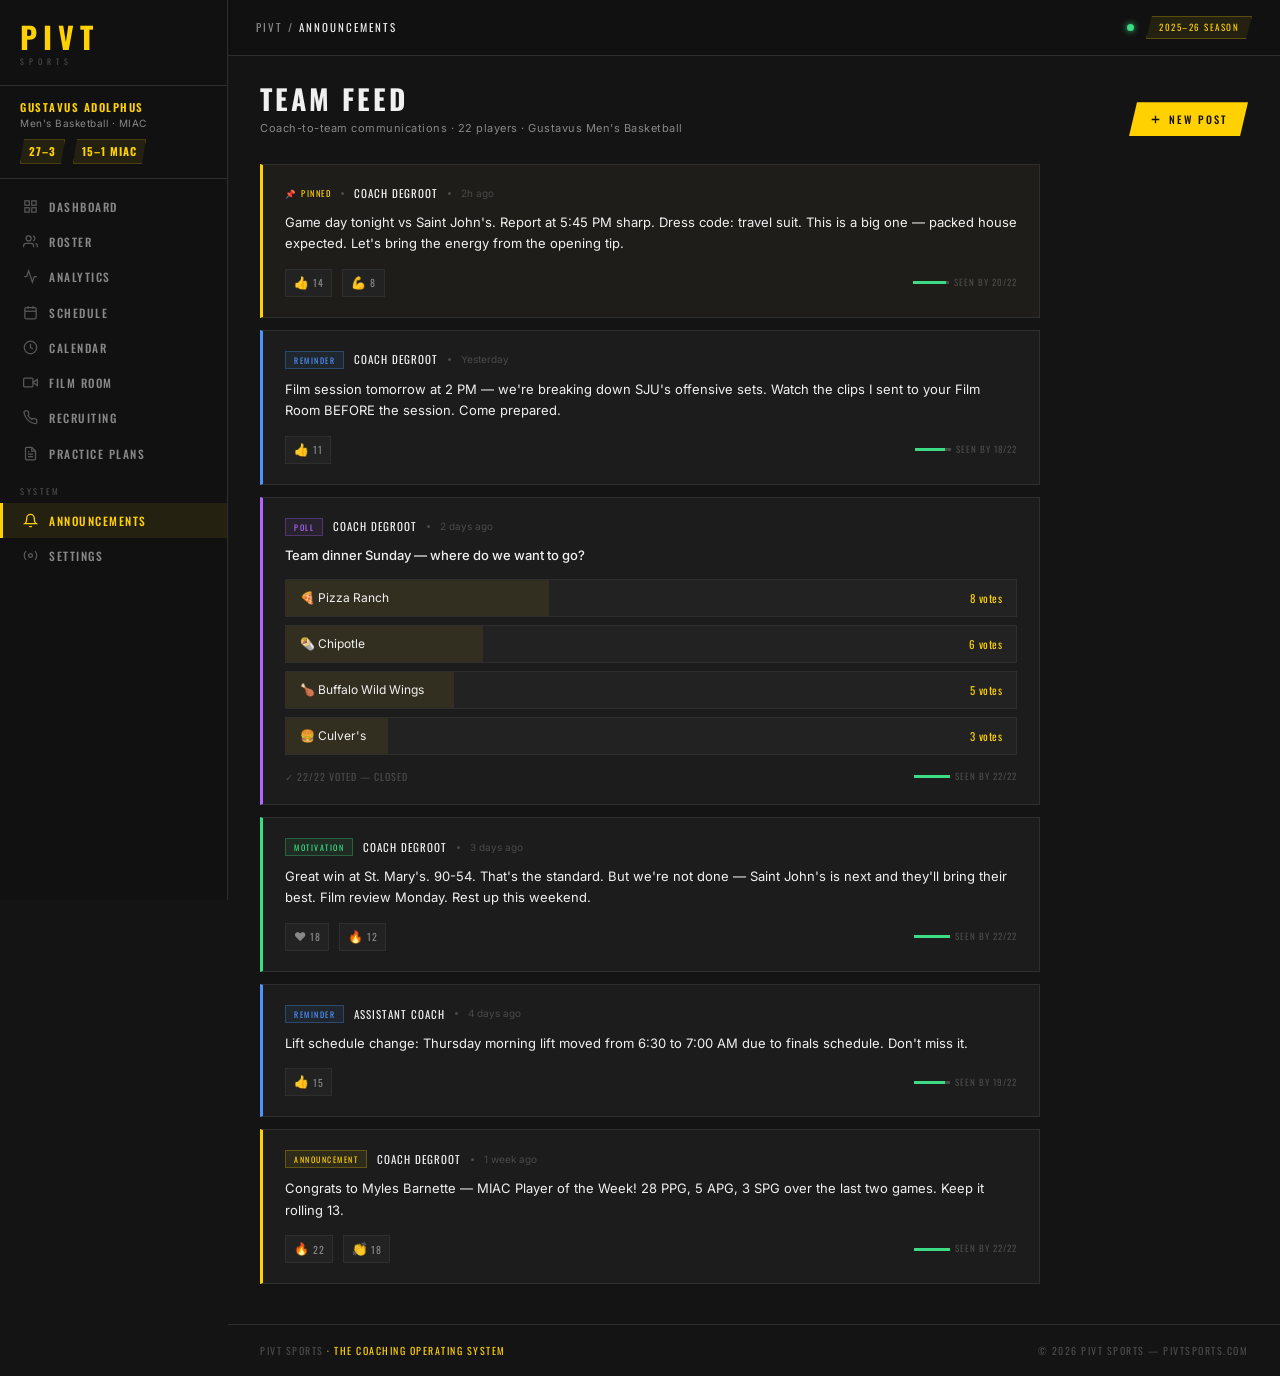
==== announcements.html @ 5fa232f1 "Add Announcements, Practice Plans, Player Profile pages" ====
<!DOCTYPE html>
<html lang="en">
<head>
  <meta charset="UTF-8" />
  <meta name="viewport" content="width=device-width, initial-scale=1.0" />
  <title>Announcements — Pivt Sports | Gustavus Men's Basketball</title>
  <link rel="stylesheet" href="styles.css" />
  <style>
    /* ── Compose Area ─────────────────────────────────────── */
    .compose-area {
      background: var(--surface);
      border: 1px solid var(--gold-border);
      padding: 20px;
      margin-bottom: 28px;
    }
    .compose-header {
      display: flex;
      align-items: center;
      justify-content: space-between;
      margin-bottom: 14px;
    }
    .compose-title {
      font-family: 'Oswald', sans-serif;
      font-size: 10px;
      letter-spacing: 2px;
      text-transform: uppercase;
      color: var(--gold);
    }
    .post-type-row {
      display: flex;
      gap: 8px;
      margin-bottom: 12px;
      flex-wrap: wrap;
    }
    .post-type-btn {
      font-family: 'Oswald', sans-serif;
      font-size: 9px;
      letter-spacing: 1.5px;
      text-transform: uppercase;
      padding: 5px 12px;
      background: var(--surface2);
      border: 1px solid var(--border);
      color: var(--text-muted);
      cursor: pointer;
      transition: all 0.12s;
    }
    .post-type-btn:hover { color: var(--text); border-color: var(--border2); }
    .post-type-btn.active { background: var(--gold-dim); border-color: var(--gold-border); color: var(--gold); }
    .compose-actions {
      display: flex;
      align-items: center;
      gap: 10px;
      margin-top: 12px;
    }
    .attach-btn {
      font-family: 'Oswald', sans-serif;
      font-size: 9.5px;
      letter-spacing: 1.5px;
      text-transform: uppercase;
      padding: 8px 14px;
      background: var(--surface2);
      border: 1px solid var(--border);
      color: var(--text-muted);
      cursor: pointer;
      display: inline-flex;
      align-items: center;
      gap: 6px;
      transition: all 0.12s;
    }
    .attach-btn:hover { color: var(--text); border-color: var(--border2); }

    /* ── Post Cards ─────────────────────────────────────────── */
    .post-card {
      background: var(--surface);
      border: 1px solid var(--border);
      padding: 20px 22px;
      margin-bottom: 12px;
      position: relative;
      transition: border-color 0.15s;
    }
    .post-card:hover { border-color: var(--border2); }
    .post-card.pinned {
      border-left: 3px solid var(--gold);
      background: #1e1d1a;
    }
    .post-card.type-reminder { border-left: 3px solid var(--info); }
    .post-card.type-motivation { border-left: 3px solid var(--success); }
    .post-card.type-poll { border-left: 3px solid #b366ff; }
    .post-card.type-announcement { border-left: 3px solid var(--gold); }

    .post-meta-row {
      display: flex;
      align-items: center;
      gap: 10px;
      margin-bottom: 10px;
      flex-wrap: wrap;
    }
    .post-pin-tag {
      font-family: 'Oswald', sans-serif;
      font-size: 8.5px;
      letter-spacing: 1.5px;
      text-transform: uppercase;
      color: var(--gold);
      display: flex;
      align-items: center;
      gap: 4px;
    }
    .post-type-tag {
      font-family: 'Oswald', sans-serif;
      font-size: 8px;
      letter-spacing: 1.5px;
      text-transform: uppercase;
      padding: 2px 8px;
      border: 1px solid;
    }
    .ptt-reminder { color: var(--info); border-color: rgba(77,148,255,0.3); background: rgba(77,148,255,0.08); }
    .ptt-motivation { color: var(--success); border-color: rgba(61,220,132,0.3); background: rgba(61,220,132,0.08); }
    .ptt-poll { color: #b366ff; border-color: rgba(170,100,255,0.3); background: rgba(170,100,255,0.08); }
    .ptt-announcement { color: var(--gold); border-color: var(--gold-border); background: var(--gold-dim); }

    .post-author {
      font-family: 'Oswald', sans-serif;
      font-size: 11px;
      letter-spacing: 1px;
      color: var(--text);
      text-transform: uppercase;
    }
    .post-dot {
      width: 3px; height: 3px;
      border-radius: 50%;
      background: var(--text-dim);
    }
    .post-time {
      font-size: 10px;
      color: var(--text-dim);
    }
    .post-text {
      font-size: 13px;
      color: var(--text);
      line-height: 1.65;
      margin-bottom: 14px;
    }
    .post-footer {
      display: flex;
      align-items: center;
      justify-content: space-between;
      flex-wrap: wrap;
      gap: 10px;
    }
    .post-reactions {
      display: flex;
      align-items: center;
      gap: 10px;
    }
    .reaction-btn {
      font-size: 12px;
      color: var(--text-muted);
      display: flex;
      align-items: center;
      gap: 4px;
      cursor: pointer;
      padding: 4px 8px;
      background: var(--surface2);
      border: 1px solid var(--border);
      transition: all 0.12s;
      font-family: 'Inter', sans-serif;
    }
    .reaction-btn:hover { border-color: var(--border2); color: var(--text); }
    .reaction-count {
      font-family: 'Oswald', sans-serif;
      font-size: 10px;
      color: var(--text-muted);
      letter-spacing: 0.5px;
    }
    .seen-tag {
      font-family: 'Oswald', sans-serif;
      font-size: 9px;
      letter-spacing: 1px;
      text-transform: uppercase;
      color: var(--text-dim);
      display: flex;
      align-items: center;
      gap: 5px;
    }
    .seen-tag .seen-fill {
      display: inline-block;
      background: var(--text-dim);
      height: 3px;
      width: 36px;
      position: relative;
    }
    .seen-bar-inner {
      position: absolute;
      top: 0; left: 0; height: 100%;
      background: var(--success);
    }

    /* ── Poll ─────────────────────────────────────────────── */
    .poll-question {
      font-size: 13px;
      color: var(--text);
      font-weight: 500;
      margin-bottom: 14px;
      line-height: 1.5;
    }
    .poll-options { display: flex; flex-direction: column; gap: 8px; margin-bottom: 14px; }
    .poll-option {
      position: relative;
      background: var(--surface2);
      border: 1px solid var(--border);
      padding: 9px 14px;
      display: flex;
      align-items: center;
      justify-content: space-between;
      overflow: hidden;
    }
    .poll-option-fill {
      position: absolute;
      top: 0; left: 0; bottom: 0;
      background: rgba(255,209,0,0.07);
      pointer-events: none;
    }
    .poll-option-label {
      font-size: 12px;
      color: var(--text);
      position: relative;
      z-index: 1;
    }
    .poll-option-count {
      font-family: 'Oswald', sans-serif;
      font-size: 11px;
      color: var(--gold);
      position: relative;
      z-index: 1;
      letter-spacing: 0.5px;
    }
    .poll-voted {
      font-size: 10px;
      color: var(--text-dim);
      font-family: 'Oswald', sans-serif;
      letter-spacing: 1px;
      text-transform: uppercase;
    }
  </style>
</head>
<body>

<!-- Overlay -->
<div class="sidebar-overlay" id="sidebar-overlay"></div>

<!-- ── Sidebar ────────────────────────────────────────────── -->
<aside class="sidebar" id="sidebar">
  <div class="sidebar-logo">
    <div class="logo-pivt">PIVT</div>
    <div class="logo-sports">SPORTS</div>
  </div>
  <div class="sidebar-team">
    <div class="sidebar-team-name">Gustavus Adolphus</div>
    <div class="sidebar-team-sub">Men's Basketball · MIAC</div>
    <div class="sidebar-record">
      <div class="record-pill">27–3</div>
      <div class="record-pill">15–1 MIAC</div>
    </div>
  </div>
  <nav class="sidebar-nav">
    <a href="index.html" class="nav-item">
      <svg viewBox="0 0 24 24" fill="none" stroke="currentColor" stroke-width="2"><rect x="3" y="3" width="7" height="7"/><rect x="14" y="3" width="7" height="7"/><rect x="14" y="14" width="7" height="7"/><rect x="3" y="14" width="7" height="7"/></svg>
      Dashboard
    </a>
    <a href="roster.html" class="nav-item">
      <svg viewBox="0 0 24 24" fill="none" stroke="currentColor" stroke-width="2"><path d="M17 21v-2a4 4 0 0 0-4-4H5a4 4 0 0 0-4 4v2"/><circle cx="9" cy="7" r="4"/><path d="M23 21v-2a4 4 0 0 0-3-3.87"/><path d="M16 3.13a4 4 0 0 1 0 7.75"/></svg>
      Roster
    </a>
    <a href="stats.html" class="nav-item">
      <svg viewBox="0 0 24 24" fill="none" stroke="currentColor" stroke-width="2"><polyline points="22 12 18 12 15 21 9 3 6 12 2 12"/></svg>
      Analytics
    </a>
    <a href="schedule.html" class="nav-item">
      <svg viewBox="0 0 24 24" fill="none" stroke="currentColor" stroke-width="2"><rect x="3" y="4" width="18" height="18" rx="2" ry="2"/><line x1="16" y1="2" x2="16" y2="6"/><line x1="8" y1="2" x2="8" y2="6"/><line x1="3" y1="10" x2="21" y2="10"/></svg>
      Schedule
    </a>
    <a href="calendar.html" class="nav-item">
      <svg viewBox="0 0 24 24" fill="none" stroke="currentColor" stroke-width="2"><circle cx="12" cy="12" r="10"/><polyline points="12 6 12 12 16 14"/></svg>
      Calendar
    </a>
    <a href="film.html" class="nav-item">
      <svg viewBox="0 0 24 24" fill="none" stroke="currentColor" stroke-width="2"><polygon points="23 7 16 12 23 17 23 7"/><rect x="1" y="5" width="15" height="14" rx="2" ry="2"/></svg>
      Film Room
    </a>
    <a href="recruiting.html" class="nav-item">
      <svg viewBox="0 0 24 24" fill="none" stroke="currentColor" stroke-width="2"><path d="M22 16.92v3a2 2 0 0 1-2.18 2 19.79 19.79 0 0 1-8.63-3.07A19.5 19.5 0 0 1 4.69 12 19.79 19.79 0 0 1 1.61 3.41 2 2 0 0 1 3.6 1.23h3a2 2 0 0 1 2 1.72c.127.96.361 1.903.7 2.81a2 2 0 0 1-.45 2.11L7.91 8.73a16 16 0 0 0 6.29 6.29l.87-.87a2 2 0 0 1 2.11-.45c.907.339 1.85.573 2.81.7A2 2 0 0 1 21.94 16.92z"/></svg>
      Recruiting
    </a>
    <a href="practice.html" class="nav-item">
      <svg viewBox="0 0 24 24" fill="none" stroke="currentColor" stroke-width="2"><path d="M14 2H6a2 2 0 0 0-2 2v16a2 2 0 0 0 2 2h12a2 2 0 0 0 2-2V8z"/><polyline points="14 2 14 8 20 8"/><line x1="16" y1="13" x2="8" y2="13"/><line x1="16" y1="17" x2="8" y2="17"/><polyline points="10 9 9 9 8 9"/></svg>
      Practice Plans
    </a>
    <div class="nav-group-label">System</div>
    <a href="announcements.html" class="nav-item active">
      <svg viewBox="0 0 24 24" fill="none" stroke="currentColor" stroke-width="2"><path d="M18 8A6 6 0 0 0 6 8c0 7-3 9-3 9h18s-3-2-3-9"/><path d="M13.73 21a2 2 0 0 1-3.46 0"/></svg>
      Announcements
    </a>
    <a href="#" class="nav-item">
      <svg viewBox="0 0 24 24" fill="none" stroke="currentColor" stroke-width="2"><circle cx="12" cy="12" r="3"/><path d="M19.07 4.93a10 10 0 0 1 0 14.14M4.93 4.93a10 10 0 0 0 0 14.14"/></svg>
      Settings
    </a>
  </nav>
</aside>

<!-- ── Main ──────────────────────────────────────────────── -->
<div class="main">

  <!-- Top Bar -->
  <header class="topbar">
    <div class="topbar-left">
      <button class="hamburger" id="hamburger" aria-label="Menu">
        <svg width="20" height="20" viewBox="0 0 24 24" fill="none" stroke="currentColor" stroke-width="2"><line x1="3" y1="6" x2="21" y2="6"/><line x1="3" y1="12" x2="21" y2="12"/><line x1="3" y1="18" x2="21" y2="18"/></svg>
      </button>
      <div class="topbar-path">PIVT / <span>Announcements</span></div>
    </div>
    <div class="topbar-right">
      <div class="topbar-dot" title="Live"></div>
      <div class="topbar-tag">2025–26 Season</div>
    </div>
  </header>

  <!-- Content -->
  <main class="content">

    <!-- Page Header -->
    <div class="page-header">
      <div class="page-header-row">
        <div>
          <div class="page-title">Team Feed</div>
          <div class="page-subtitle">Coach-to-team communications · 22 players · Gustavus Men's Basketball</div>
        </div>
        <button class="btn btn-gold" id="compose-toggle">
          <svg width="13" height="13" viewBox="0 0 24 24" fill="none" stroke="currentColor" stroke-width="2.5"><line x1="12" y1="5" x2="12" y2="19"/><line x1="5" y1="12" x2="19" y2="12"/></svg>
          New Post
        </button>
      </div>
    </div>

    <!-- Compose Area (hidden by default, toggled) -->
    <div class="compose-area" id="compose-area" style="display:none;">
      <div class="compose-header">
        <div class="compose-title">📝 Create New Post</div>
        <button class="attach-btn" id="compose-close" style="font-size:9px; padding:5px 10px;">✕ Close</button>
      </div>
      <div class="post-type-row">
        <button class="post-type-btn active">Announcement</button>
        <button class="post-type-btn">Reminder</button>
        <button class="post-type-btn">Motivation</button>
        <button class="post-type-btn">Poll</button>
      </div>
      <textarea class="form-textarea" placeholder="Write your message to the team…" style="min-height:110px;"></textarea>
      <div class="compose-actions">
        <button class="attach-btn">
          <svg width="12" height="12" viewBox="0 0 24 24" fill="none" stroke="currentColor" stroke-width="2"><path d="M21.44 11.05l-9.19 9.19a6 6 0 0 1-8.49-8.49l9.19-9.19a4 4 0 0 1 5.66 5.66l-9.2 9.19a2 2 0 0 1-2.83-2.83l8.49-8.48"/></svg>
          Attach
        </button>
        <button class="btn btn-gold btn-sm" style="margin-left:auto;">Post to Team</button>
      </div>
    </div>

    <!-- Feed -->
    <div style="max-width: 780px;">

      <!-- Post 1 — Pinned Announcement -->
      <div class="post-card pinned">
        <div class="post-meta-row">
          <span class="post-pin-tag">📌 PINNED</span>
          <span class="post-dot"></span>
          <span class="post-author">Coach DeGroot</span>
          <span class="post-dot"></span>
          <span class="post-time">2h ago</span>
        </div>
        <div class="post-text">
          Game day tonight vs Saint John's. Report at 5:45 PM sharp. Dress code: travel suit. This is a big one — packed house expected. Let's bring the energy from the opening tip.
        </div>
        <div class="post-footer">
          <div class="post-reactions">
            <div class="reaction-btn">👍 <span class="reaction-count">14</span></div>
            <div class="reaction-btn">💪 <span class="reaction-count">8</span></div>
          </div>
          <div class="seen-tag">
            <div class="seen-fill">
              <div class="seen-bar-inner" style="width:91%;"></div>
            </div>
            Seen by 20/22
          </div>
        </div>
      </div>

      <!-- Post 2 — Reminder -->
      <div class="post-card type-reminder">
        <div class="post-meta-row">
          <span class="post-type-tag ptt-reminder">Reminder</span>
          <span class="post-author">Coach DeGroot</span>
          <span class="post-dot"></span>
          <span class="post-time">Yesterday</span>
        </div>
        <div class="post-text">
          Film session tomorrow at 2 PM — we're breaking down SJU's offensive sets. Watch the clips I sent to your Film Room BEFORE the session. Come prepared.
        </div>
        <div class="post-footer">
          <div class="post-reactions">
            <div class="reaction-btn">👍 <span class="reaction-count">11</span></div>
          </div>
          <div class="seen-tag">
            <div class="seen-fill">
              <div class="seen-bar-inner" style="width:82%;"></div>
            </div>
            Seen by 18/22
          </div>
        </div>
      </div>

      <!-- Post 3 — Poll -->
      <div class="post-card type-poll">
        <div class="post-meta-row">
          <span class="post-type-tag ptt-poll">Poll</span>
          <span class="post-author">Coach DeGroot</span>
          <span class="post-dot"></span>
          <span class="post-time">2 days ago</span>
        </div>
        <div class="poll-question">Team dinner Sunday — where do we want to go?</div>
        <div class="poll-options">
          <div class="poll-option">
            <div class="poll-option-fill" style="width:36%;"></div>
            <span class="poll-option-label">🍕 Pizza Ranch</span>
            <span class="poll-option-count">8 votes</span>
          </div>
          <div class="poll-option">
            <div class="poll-option-fill" style="width:27%;"></div>
            <span class="poll-option-label">🌯 Chipotle</span>
            <span class="poll-option-count">6 votes</span>
          </div>
          <div class="poll-option">
            <div class="poll-option-fill" style="width:23%;"></div>
            <span class="poll-option-label">🍗 Buffalo Wild Wings</span>
            <span class="poll-option-count">5 votes</span>
          </div>
          <div class="poll-option">
            <div class="poll-option-fill" style="width:14%;"></div>
            <span class="poll-option-label">🍔 Culver's</span>
            <span class="poll-option-count">3 votes</span>
          </div>
        </div>
        <div class="post-footer">
          <div class="poll-voted">✓ 22/22 Voted — Closed</div>
          <div class="seen-tag">
            <div class="seen-fill">
              <div class="seen-bar-inner" style="width:100%;"></div>
            </div>
            Seen by 22/22
          </div>
        </div>
      </div>

      <!-- Post 4 — Motivation -->
      <div class="post-card type-motivation">
        <div class="post-meta-row">
          <span class="post-type-tag ptt-motivation">Motivation</span>
          <span class="post-author">Coach DeGroot</span>
          <span class="post-dot"></span>
          <span class="post-time">3 days ago</span>
        </div>
        <div class="post-text">
          Great win at St. Mary's. 90-54. That's the standard. But we're not done — Saint John's is next and they'll bring their best. Film review Monday. Rest up this weekend.
        </div>
        <div class="post-footer">
          <div class="post-reactions">
            <div class="reaction-btn">❤️ <span class="reaction-count">18</span></div>
            <div class="reaction-btn">🔥 <span class="reaction-count">12</span></div>
          </div>
          <div class="seen-tag">
            <div class="seen-fill">
              <div class="seen-bar-inner" style="width:100%;"></div>
            </div>
            Seen by 22/22
          </div>
        </div>
      </div>

      <!-- Post 5 — Reminder (Asst Coach) -->
      <div class="post-card type-reminder">
        <div class="post-meta-row">
          <span class="post-type-tag ptt-reminder">Reminder</span>
          <span class="post-author">Assistant Coach</span>
          <span class="post-dot"></span>
          <span class="post-time">4 days ago</span>
        </div>
        <div class="post-text">
          Lift schedule change: Thursday morning lift moved from 6:30 to 7:00 AM due to finals schedule. Don't miss it.
        </div>
        <div class="post-footer">
          <div class="post-reactions">
            <div class="reaction-btn">👍 <span class="reaction-count">15</span></div>
          </div>
          <div class="seen-tag">
            <div class="seen-fill">
              <div class="seen-bar-inner" style="width:86%;"></div>
            </div>
            Seen by 19/22
          </div>
        </div>
      </div>

      <!-- Post 6 — Announcement -->
      <div class="post-card type-announcement">
        <div class="post-meta-row">
          <span class="post-type-tag ptt-announcement">Announcement</span>
          <span class="post-author">Coach DeGroot</span>
          <span class="post-dot"></span>
          <span class="post-time">1 week ago</span>
        </div>
        <div class="post-text">
          Congrats to Myles Barnette — MIAC Player of the Week! 28 PPG, 5 APG, 3 SPG over the last two games. Keep it rolling 13.
        </div>
        <div class="post-footer">
          <div class="post-reactions">
            <div class="reaction-btn">🔥 <span class="reaction-count">22</span></div>
            <div class="reaction-btn">👏 <span class="reaction-count">18</span></div>
          </div>
          <div class="seen-tag">
            <div class="seen-fill">
              <div class="seen-bar-inner" style="width:100%;"></div>
            </div>
            Seen by 22/22
          </div>
        </div>
      </div>

    </div><!-- /feed -->

  </main>

  <!-- Footer -->
  <footer class="footer">
    <div>Pivt Sports <span class="footer-brand">· The Coaching Operating System</span></div>
    <div>© 2026 Pivt Sports — pivtsports.com</div>
  </footer>

</div>

<script src="app.js"></script>
<script>
  // Compose toggle
  const toggle = document.getElementById('compose-toggle');
  const area   = document.getElementById('compose-area');
  const close  = document.getElementById('compose-close');
  toggle.addEventListener('click', () => { area.style.display = 'block'; area.scrollIntoView({behavior:'smooth'}); });
  close.addEventListener('click',  () => { area.style.display = 'none'; });

  // Post type buttons
  document.querySelectorAll('.post-type-btn').forEach(btn => {
    btn.addEventListener('click', () => {
      document.querySelectorAll('.post-type-btn').forEach(b => b.classList.remove('active'));
      btn.classList.add('active');
    });
  });
</script>
</body>
</html>
---- styles.css ----
@import url('https://fonts.googleapis.com/css2?family=Oswald:wght@400;500;600;700&family=Inter:wght@300;400;500;600;700&display=swap');

/* ─── Reset & Base ─────────────────────────────────────── */
*, *::before, *::after { box-sizing: border-box; margin: 0; padding: 0; }

:root {
  --gold:      #FFD100;
  --gold-dim:  rgba(255,209,0,0.08);
  --gold-border: rgba(255,209,0,0.25);
  --black:     #111111;
  --bg:        #141414;
  --surface:   #1c1c1c;
  --surface2:  #222222;
  --surface3:  #2a2a2a;
  --border:    #2e2e2e;
  --border2:   #3a3a3a;
  --text:      #f0f0f0;
  --text-muted:#888888;
  --text-dim:  #4a4a4a;
  --success:   #3ddc84;
  --danger:    #ff4d4d;
  --info:      #4d94ff;
  --sidebar-w: 228px;
}

html { font-size: 14px; }

body {
  font-family: 'Inter', sans-serif;
  background: var(--bg);
  color: var(--text);
  min-height: 100vh;
  display: flex;
  overflow-x: hidden;
  line-height: 1.5;
}

a { text-decoration: none; color: inherit; }
button { font-family: inherit; }

/* ─── Sidebar ───────────────────────────────────────────── */
.sidebar {
  width: var(--sidebar-w);
  background: var(--black);
  border-right: 1px solid var(--border);
  display: flex;
  flex-direction: column;
  position: fixed;
  top: 0; left: 0; bottom: 0;
  z-index: 200;
  transition: transform 0.28s cubic-bezier(0.4, 0, 0.2, 1);
  overflow-y: auto;
}

.sidebar-logo {
  padding: 22px 20px 18px;
  border-bottom: 1px solid var(--border);
  flex-shrink: 0;
}

.logo-pivt {
  font-family: 'Oswald', sans-serif;
  font-size: 30px;
  font-weight: 700;
  color: var(--gold);
  letter-spacing: 6px;
  line-height: 1;
}

.logo-sports {
  font-family: 'Oswald', sans-serif;
  font-size: 8px;
  letter-spacing: 5px;
  color: var(--text-dim);
  text-transform: uppercase;
  margin-top: 3px;
}

.sidebar-team {
  padding: 14px 20px;
  border-bottom: 1px solid var(--border);
  flex-shrink: 0;
}

.sidebar-team-name {
  font-family: 'Oswald', sans-serif;
  font-size: 11px;
  font-weight: 600;
  letter-spacing: 1.5px;
  color: var(--gold);
  text-transform: uppercase;
  line-height: 1.3;
}

.sidebar-team-sub {
  font-size: 10px;
  color: var(--text-muted);
  margin-top: 2px;
  letter-spacing: 0.5px;
}

.sidebar-record {
  margin-top: 8px;
  display: flex;
  align-items: center;
  gap: 8px;
}

.record-pill {
  font-family: 'Oswald', sans-serif;
  font-size: 11px;
  font-weight: 700;
  letter-spacing: 1px;
  padding: 3px 8px;
  background: var(--gold-dim);
  border: 1px solid var(--gold-border);
  color: var(--gold);
  clip-path: polygon(4px 0, 100% 0, calc(100% - 4px) 100%, 0 100%);
}

.sidebar-nav {
  flex: 1;
  padding: 10px 0 20px;
}

.nav-group-label {
  font-size: 8.5px;
  font-family: 'Oswald', sans-serif;
  letter-spacing: 2.5px;
  color: var(--text-dim);
  text-transform: uppercase;
  padding: 14px 20px 5px;
}

.nav-item {
  display: flex;
  align-items: center;
  gap: 11px;
  padding: 9px 20px;
  color: var(--text-muted);
  font-size: 11.5px;
  font-family: 'Oswald', sans-serif;
  letter-spacing: 1.5px;
  text-transform: uppercase;
  font-weight: 500;
  transition: background 0.12s, color 0.12s, border-color 0.12s;
  border-left: 3px solid transparent;
  cursor: pointer;
  position: relative;
}

.nav-item:hover {
  color: var(--text);
  background: rgba(255,255,255,0.03);
}

.nav-item.active {
  color: var(--gold);
  background: var(--gold-dim);
  border-left-color: var(--gold);
}

.nav-item svg {
  width: 15px;
  height: 15px;
  flex-shrink: 0;
  opacity: 0.6;
  transition: opacity 0.12s;
}

.nav-item.active svg,
.nav-item:hover svg { opacity: 1; }

/* ─── Main Layout ────────────────────────────────────────── */
.main {
  margin-left: var(--sidebar-w);
  flex: 1;
  display: flex;
  flex-direction: column;
  min-height: 100vh;
  min-width: 0;
}

/* ─── Top Bar ────────────────────────────────────────────── */
.topbar {
  background: var(--black);
  border-bottom: 1px solid var(--border);
  padding: 0 28px;
  height: 56px;
  display: flex;
  align-items: center;
  justify-content: space-between;
  position: sticky;
  top: 0;
  z-index: 100;
  flex-shrink: 0;
}

.topbar-left {
  display: flex;
  align-items: center;
  gap: 14px;
}

.hamburger {
  display: none;
  background: none;
  border: none;
  color: var(--text-muted);
  cursor: pointer;
  padding: 6px;
  transition: color 0.12s;
}
.hamburger:hover { color: var(--text); }

.topbar-path {
  font-family: 'Oswald', sans-serif;
  font-size: 11px;
  letter-spacing: 2px;
  text-transform: uppercase;
  color: var(--text-muted);
}
.topbar-path span { color: var(--text); }

.topbar-right {
  display: flex;
  align-items: center;
  gap: 12px;
}

.topbar-tag {
  font-family: 'Oswald', sans-serif;
  font-size: 9px;
  letter-spacing: 1.5px;
  text-transform: uppercase;
  padding: 4px 12px;
  border: 1px solid var(--gold-border);
  color: var(--gold);
  background: var(--gold-dim);
  clip-path: polygon(6px 0, 100% 0, calc(100% - 6px) 100%, 0 100%);
}

.topbar-dot {
  width: 7px; height: 7px;
  border-radius: 50%;
  background: var(--success);
  box-shadow: 0 0 6px var(--success);
}

/* ─── Content ─────────────────────────────────────────────── */
.content {
  padding: 28px 32px;
  flex: 1;
}

/* ─── Page Header ─────────────────────────────────────────── */
.page-header {
  margin-bottom: 28px;
}

.page-title {
  font-family: 'Oswald', sans-serif;
  font-size: 28px;
  font-weight: 700;
  letter-spacing: 3px;
  text-transform: uppercase;
  color: var(--text);
  line-height: 1.1;
}

.page-subtitle {
  font-size: 11px;
  color: var(--text-muted);
  margin-top: 5px;
  letter-spacing: 0.5px;
}

.page-header-row {
  display: flex;
  align-items: flex-end;
  justify-content: space-between;
  gap: 16px;
}

/* ─── Cards ────────────────────────────────────────────────── */
.card {
  background: var(--surface);
  border: 1px solid var(--border);
  padding: 22px;
  position: relative;
}

.card-accent {
  position: absolute;
  top: 0; left: 0;
  width: 3px;
  height: 36px;
  background: var(--gold);
}

.card-title {
  font-family: 'Oswald', sans-serif;
  font-size: 10px;
  letter-spacing: 2.5px;
  text-transform: uppercase;
  color: var(--text-muted);
  margin-bottom: 10px;
}

.card-value {
  font-family: 'Oswald', sans-serif;
  font-weight: 700;
  color: var(--text);
  line-height: 1;
}
.cv-xl  { font-size: 52px; }
.cv-lg  { font-size: 36px; }
.cv-md  { font-size: 26px; }
.cv-gold { color: var(--gold); }

.card-meta {
  font-size: 10.5px;
  color: var(--text-muted);
  margin-top: 5px;
}

/* ─── Stat Cards ────────────────────────────────────────────── */
.stat-card {
  background: var(--surface);
  border: 1px solid var(--border);
  padding: 18px 20px;
  position: relative;
  overflow: hidden;
  transition: border-color 0.15s, background 0.15s;
}

.stat-card:hover {
  border-color: var(--border2);
  background: #202020;
}

.stat-card::after {
  content: '';
  position: absolute;
  bottom: -10px;
  right: -10px;
  width: 70px;
  height: 70px;
  background: var(--gold-dim);
  clip-path: polygon(100% 0, 100% 100%, 0 100%);
  pointer-events: none;
}

.stat-label {
  font-family: 'Oswald', sans-serif;
  font-size: 9.5px;
  letter-spacing: 2px;
  text-transform: uppercase;
  color: var(--text-muted);
  margin-bottom: 6px;
}

.stat-value {
  font-family: 'Oswald', sans-serif;
  font-size: 30px;
  font-weight: 700;
  color: var(--gold);
  line-height: 1;
}

.stat-value.neutral { color: var(--text); }
.stat-value.red { color: var(--danger); }

.stat-sub {
  font-size: 10px;
  color: var(--text-dim);
  margin-top: 4px;
}

/* ─── Grids ─────────────────────────────────────────────────── */
.grid-2 { display: grid; grid-template-columns: repeat(2, 1fr); gap: 16px; }
.grid-3 { display: grid; grid-template-columns: repeat(3, 1fr); gap: 16px; }
.grid-4 { display: grid; grid-template-columns: repeat(4, 1fr); gap: 16px; }
.grid-5 { display: grid; grid-template-columns: repeat(5, 1fr); gap: 16px; }

/* ─── Section Headers ────────────────────────────────────────── */
.section-header {
  display: flex;
  align-items: center;
  justify-content: space-between;
  margin-bottom: 14px;
}

.section-title {
  font-family: 'Oswald', sans-serif;
  font-size: 12px;
  letter-spacing: 2.5px;
  text-transform: uppercase;
  color: var(--text);
  display: flex;
  align-items: center;
  gap: 10px;
}

.section-title::before {
  content: '';
  width: 3px;
  height: 14px;
  background: var(--gold);
  display: block;
  flex-shrink: 0;
}

.section-link {
  font-family: 'Oswald', sans-serif;
  font-size: 9px;
  letter-spacing: 1.5px;
  text-transform: uppercase;
  color: var(--text-muted);
  transition: color 0.12s;
}
.section-link:hover { color: var(--gold); }

/* ─── Tables ─────────────────────────────────────────────────── */
.table-wrap {
  overflow-x: auto;
  -webkit-overflow-scrolling: touch;
}

.data-table {
  width: 100%;
  border-collapse: collapse;
  font-size: 12.5px;
  white-space: nowrap;
}

.data-table th {
  font-family: 'Oswald', sans-serif;
  font-size: 9px;
  letter-spacing: 2px;
  text-transform: uppercase;
  color: var(--text-muted);
  padding: 9px 14px;
  text-align: left;
  border-bottom: 1px solid var(--border);
  background: var(--black);
  font-weight: 500;
  white-space: nowrap;
}

.data-table td {
  padding: 11px 14px;
  border-bottom: 1px solid rgba(255,255,255,0.035);
  color: var(--text);
  vertical-align: middle;
}

.data-table tbody tr:hover { background: rgba(255,209,0,0.025); }
.data-table tbody tr:last-child td { border-bottom: none; }
.data-table td.gold { color: var(--gold); font-weight: 600; }
.data-table td.muted { color: var(--text-muted); }
.data-table td.name { font-weight: 600; }

/* ─── Buttons ────────────────────────────────────────────────── */
.btn {
  display: inline-flex;
  align-items: center;
  gap: 7px;
  font-family: 'Oswald', sans-serif;
  font-size: 10.5px;
  letter-spacing: 2px;
  text-transform: uppercase;
  padding: 9px 20px;
  border: none;
  cursor: pointer;
  transition: all 0.15s;
  font-weight: 500;
  clip-path: polygon(8px 0, 100% 0, calc(100% - 8px) 100%, 0 100%);
}

.btn-gold {
  background: var(--gold);
  color: #111;
}
.btn-gold:hover { background: #ffe840; }

.btn-ghost {
  background: var(--surface2);
  color: var(--text-muted);
  border: 1px solid var(--border);
  clip-path: none;
}
.btn-ghost:hover { color: var(--text); border-color: var(--border2); }

.btn-sm { padding: 6px 14px; font-size: 9.5px; }

/* ─── Badges ─────────────────────────────────────────────────── */
.badge {
  display: inline-block;
  font-family: 'Oswald', sans-serif;
  font-size: 8.5px;
  letter-spacing: 1.5px;
  text-transform: uppercase;
  padding: 3px 9px;
  font-weight: 600;
}

.badge-gold   { background: rgba(255,209,0,0.12);  color: var(--gold);    border: 1px solid rgba(255,209,0,0.2); }
.badge-green  { background: rgba(61,220,132,0.12); color: var(--success); border: 1px solid rgba(61,220,132,0.2); }
.badge-red    { background: rgba(255,77,77,0.12);  color: var(--danger);  border: 1px solid rgba(255,77,77,0.2); }
.badge-blue   { background: rgba(77,148,255,0.12); color: var(--info);    border: 1px solid rgba(77,148,255,0.2); }
.badge-gray   { background: rgba(255,255,255,0.06); color: var(--text-muted); border: 1px solid var(--border); }
.badge-purple { background: rgba(170,100,255,0.12); color: #b366ff; border: 1px solid rgba(170,100,255,0.2); }

/* ─── Win/Loss ───────────────────────────────────────────────── */
.result-w { color: var(--success); font-family: 'Oswald', sans-serif; font-weight: 700; font-size: 13px; }
.result-l { color: var(--danger);  font-family: 'Oswald', sans-serif; font-weight: 700; font-size: 13px; }

/* ─── Progress ────────────────────────────────────────────────── */
.progress-bar {
  height: 3px;
  background: var(--surface3);
  margin-top: 8px;
  overflow: hidden;
}
.progress-fill {
  height: 100%;
  background: linear-gradient(90deg, var(--gold) 0%, #ffe840 100%);
  position: relative;
}

/* ─── Overlay (mobile) ───────────────────────────────────────── */
.sidebar-overlay {
  display: none;
  position: fixed;
  inset: 0;
  background: rgba(0,0,0,0.75);
  z-index: 199;
  backdrop-filter: blur(2px);
}

/* ─── Divider ────────────────────────────────────────────────── */
.divider {
  border: none;
  border-top: 1px solid var(--border);
  margin: 24px 0;
}

/* ─── Footer ─────────────────────────────────────────────────── */
.footer {
  padding: 18px 32px;
  border-top: 1px solid var(--border);
  display: flex;
  align-items: center;
  justify-content: space-between;
  font-size: 10px;
  color: var(--text-dim);
  font-family: 'Oswald', sans-serif;
  letter-spacing: 1.5px;
  text-transform: uppercase;
  flex-shrink: 0;
}

.footer-brand { color: var(--gold); }

/* ─── Tabs ───────────────────────────────────────────────────── */
.tabs {
  display: flex;
  gap: 0;
  border-bottom: 1px solid var(--border);
  margin-bottom: 20px;
}

.tab {
  font-family: 'Oswald', sans-serif;
  font-size: 10.5px;
  letter-spacing: 1.5px;
  text-transform: uppercase;
  padding: 10px 20px;
  color: var(--text-muted);
  cursor: pointer;
  border: none;
  background: none;
  border-bottom: 2px solid transparent;
  margin-bottom: -1px;
  transition: color 0.12s, border-color 0.12s;
}

.tab:hover { color: var(--text); }
.tab.active { color: var(--gold); border-bottom-color: var(--gold); }

/* ─── Number highlight ───────────────────────────────────────── */
.jersey {
  font-family: 'Oswald', sans-serif;
  font-size: 20px;
  font-weight: 700;
  color: var(--gold);
  opacity: 0.35;
  line-height: 1;
  min-width: 32px;
}

/* ─── Performer Cards ─────────────────────────────────────────── */
.performer-card {
  background: var(--surface);
  border: 1px solid var(--border);
  padding: 18px 20px;
  display: flex;
  align-items: center;
  gap: 16px;
  transition: border-color 0.15s;
  position: relative;
  overflow: hidden;
}

.performer-card::before {
  content: '';
  position: absolute;
  left: 0; top: 0; bottom: 0;
  width: 3px;
  background: var(--gold);
}

.performer-card:hover { border-color: var(--border2); }

.performer-num {
  font-family: 'Oswald', sans-serif;
  font-size: 32px;
  font-weight: 700;
  color: var(--gold);
  opacity: 0.2;
  line-height: 1;
  min-width: 40px;
  text-align: right;
}

.performer-info { flex: 1; min-width: 0; }
.performer-name {
  font-family: 'Oswald', sans-serif;
  font-size: 15px;
  font-weight: 600;
  letter-spacing: 1px;
  color: var(--text);
  white-space: nowrap;
  overflow: hidden;
  text-overflow: ellipsis;
}
.performer-pos {
  font-size: 10px;
  color: var(--text-muted);
  margin-top: 2px;
}

.performer-stat {
  text-align: right;
}
.performer-stat-value {
  font-family: 'Oswald', sans-serif;
  font-size: 22px;
  font-weight: 700;
  color: var(--gold);
  line-height: 1;
}
.performer-stat-label {
  font-size: 9px;
  color: var(--text-muted);
  letter-spacing: 1px;
  text-transform: uppercase;
}

/* ─── Game Row ──────────────────────────────────────────────── */
.game-row {
  display: flex;
  align-items: center;
  gap: 14px;
  padding: 13px 0;
  border-bottom: 1px solid rgba(255,255,255,0.04);
}
.game-row:last-child { border-bottom: none; }

.game-date {
  font-family: 'Oswald', sans-serif;
  font-size: 10px;
  letter-spacing: 1px;
  color: var(--text-muted);
  min-width: 38px;
  text-align: center;
}
.game-date-month { font-size: 8px; color: var(--text-dim); text-transform: uppercase; }
.game-date-day   { font-size: 18px; font-weight: 700; color: var(--text); line-height: 1; }

.game-result-badge {
  width: 26px; height: 26px;
  display: flex; align-items: center; justify-content: center;
  font-family: 'Oswald', sans-serif;
  font-size: 12px;
  font-weight: 700;
  flex-shrink: 0;
}
.grb-w { background: rgba(61,220,132,0.12); color: var(--success); border: 1px solid rgba(61,220,132,0.2); }
.grb-l { background: rgba(255,77,77,0.12);  color: var(--danger);  border: 1px solid rgba(255,77,77,0.2); }

.game-opponent { flex: 1; min-width: 0; }
.game-opp-name {
  font-weight: 600;
  font-size: 13px;
  white-space: nowrap;
  overflow: hidden;
  text-overflow: ellipsis;
}
.game-opp-loc {
  font-size: 10px;
  color: var(--text-muted);
}

.game-score {
  font-family: 'Oswald', sans-serif;
  font-size: 15px;
  font-weight: 600;
  color: var(--text);
  letter-spacing: 1px;
  text-align: right;
  white-space: nowrap;
}
.game-score.w { color: var(--success); }
.game-score.l { color: var(--danger); }

/* ─── Announcement Card ─────────────────────────────────────── */
.announce-card {
  background: var(--surface2);
  border: 1px solid var(--border);
  border-left: 3px solid var(--gold);
  padding: 18px 20px;
  margin-bottom: 12px;
}
.announce-header {
  display: flex;
  align-items: center;
  justify-content: space-between;
  margin-bottom: 8px;
}
.announce-author {
  font-family: 'Oswald', sans-serif;
  font-size: 11px;
  letter-spacing: 1px;
  color: var(--gold);
  text-transform: uppercase;
}
.announce-time {
  font-size: 10px;
  color: var(--text-dim);
}
.announce-text {
  font-size: 12.5px;
  color: var(--text-muted);
  line-height: 1.6;
}

/* ─── Roster Cards ──────────────────────────────────────────── */
.player-card {
  background: var(--surface);
  border: 1px solid var(--border);
  padding: 16px;
  position: relative;
  overflow: hidden;
  transition: border-color 0.15s, background 0.15s;
  cursor: pointer;
}

.player-card:hover {
  border-color: var(--gold-border);
  background: #1f1f1f;
}

.player-card-corner {
  position: absolute;
  top: 0; right: 0;
  width: 0; height: 0;
  border-style: solid;
  border-width: 0 32px 32px 0;
  border-color: transparent var(--gold) transparent transparent;
  opacity: 0.15;
}

.player-card-num {
  font-family: 'Oswald', sans-serif;
  font-size: 36px;
  font-weight: 700;
  color: var(--gold);
  opacity: 0.15;
  line-height: 1;
  margin-bottom: 6px;
}

.player-card-name {
  font-family: 'Oswald', sans-serif;
  font-size: 14px;
  font-weight: 600;
  letter-spacing: 0.5px;
  color: var(--text);
  line-height: 1.2;
}

.player-card-pos {
  font-family: 'Oswald', sans-serif;
  font-size: 10px;
  letter-spacing: 2px;
  color: var(--gold);
  text-transform: uppercase;
  margin-top: 2px;
}

.player-card-meta {
  display: flex;
  flex-wrap: wrap;
  gap: 8px;
  margin-top: 10px;
}

.player-card-meta-item {
  font-size: 10px;
  color: var(--text-muted);
}
.player-card-meta-item strong {
  color: var(--text);
  font-weight: 600;
}

.player-card-hs {
  margin-top: 8px;
  font-size: 10px;
  color: var(--text-dim);
  border-top: 1px solid var(--border);
  padding-top: 8px;
}

/* ─── Roster Filter Bar ─────────────────────────────────────── */
.filter-bar {
  display: flex;
  align-items: center;
  gap: 8px;
  margin-bottom: 20px;
  flex-wrap: wrap;
}

.filter-btn {
  font-family: 'Oswald', sans-serif;
  font-size: 10px;
  letter-spacing: 1.5px;
  text-transform: uppercase;
  padding: 6px 14px;
  background: var(--surface2);
  border: 1px solid var(--border);
  color: var(--text-muted);
  cursor: pointer;
  transition: all 0.12s;
}
.filter-btn:hover { color: var(--text); border-color: var(--border2); }
.filter-btn.active { background: var(--gold-dim); border-color: var(--gold-border); color: var(--gold); }

.filter-search {
  margin-left: auto;
  background: var(--surface2);
  border: 1px solid var(--border);
  color: var(--text);
  font-family: 'Inter', sans-serif;
  font-size: 12px;
  padding: 6px 12px;
  outline: none;
  transition: border-color 0.12s;
  width: 180px;
}
.filter-search::placeholder { color: var(--text-dim); }
.filter-search:focus { border-color: var(--gold-border); }

/* ─── Stats Comparison ──────────────────────────────────────── */
.compare-bar {
  display: grid;
  grid-template-columns: 1fr auto 1fr;
  align-items: center;
  gap: 12px;
  margin-bottom: 10px;
}

.compare-label {
  font-size: 10.5px;
  color: var(--text-muted);
  text-transform: uppercase;
  font-family: 'Oswald', sans-serif;
  letter-spacing: 1px;
}

.compare-cat {
  font-family: 'Oswald', sans-serif;
  font-size: 9px;
  letter-spacing: 2px;
  color: var(--text-dim);
  text-transform: uppercase;
  text-align: center;
}

.compare-val {
  font-family: 'Oswald', sans-serif;
  font-size: 18px;
  font-weight: 700;
  line-height: 1;
}
.compare-val.team { color: var(--gold); text-align: right; }
.compare-val.opp  { color: var(--text-muted); }

.compare-row {
  display: grid;
  grid-template-columns: 1fr auto 1fr;
  align-items: center;
  gap: 12px;
  padding: 10px 0;
  border-bottom: 1px solid rgba(255,255,255,0.04);
}
.compare-row:last-child { border-bottom: none; }

/* ─── Advanced Metric Card ──────────────────────────────────── */
.adv-card {
  background: var(--surface);
  border: 1px solid var(--border);
  padding: 18px 20px;
  position: relative;
  overflow: hidden;
}
.adv-card::before {
  content: '';
  position: absolute;
  top: 0; right: 0;
  width: 60px; height: 60px;
  background: var(--gold-dim);
  clip-path: polygon(100% 0, 0 0, 100% 100%);
}
.adv-label {
  font-family: 'Oswald', sans-serif;
  font-size: 9px;
  letter-spacing: 2px;
  text-transform: uppercase;
  color: var(--text-muted);
  margin-bottom: 6px;
}
.adv-value {
  font-family: 'Oswald', sans-serif;
  font-size: 26px;
  font-weight: 700;
  color: var(--gold);
  line-height: 1;
}
.adv-desc {
  font-size: 9.5px;
  color: var(--text-dim);
  margin-top: 4px;
}

/* ─── Film Grid ──────────────────────────────────────────────── */
.film-card {
  background: var(--surface);
  border: 1px solid var(--border);
  overflow: hidden;
  cursor: pointer;
  transition: border-color 0.15s;
  position: relative;
}
.film-card:hover { border-color: var(--gold-border); }

.film-thumb {
  aspect-ratio: 16/9;
  background: var(--surface2);
  display: flex;
  align-items: center;
  justify-content: center;
  position: relative;
}

.film-thumb-bg {
  position: absolute;
  inset: 0;
  background: linear-gradient(135deg, #1a1a1a 0%, #222 50%, #1a1a1a 100%);
  overflow: hidden;
}

.film-thumb-bg::before {
  content: attr(data-num);
  position: absolute;
  bottom: -10px;
  right: -5px;
  font-family: 'Oswald', sans-serif;
  font-size: 80px;
  font-weight: 700;
  color: var(--gold);
  opacity: 0.06;
  line-height: 1;
}

.film-play-btn {
  width: 44px; height: 44px;
  background: rgba(255,209,0,0.1);
  border: 2px solid var(--gold-border);
  display: flex;
  align-items: center;
  justify-content: center;
  color: var(--gold);
  position: relative;
  z-index: 1;
  transition: background 0.15s;
  clip-path: polygon(6px 0, 100% 0, calc(100% - 6px) 100%, 0 100%);
}
.film-card:hover .film-play-btn { background: rgba(255,209,0,0.2); }

.film-category-tag {
  position: absolute;
  top: 8px; left: 8px;
  z-index: 2;
}

.film-info { padding: 12px 14px; }
.film-title {
  font-family: 'Oswald', sans-serif;
  font-size: 13px;
  font-weight: 600;
  letter-spacing: 0.5px;
  color: var(--text);
  margin-bottom: 4px;
}
.film-meta {
  font-size: 10px;
  color: var(--text-muted);
  display: flex;
  align-items: center;
  justify-content: space-between;
}

/* ─── Recruiting Pipeline ────────────────────────────────────── */
.pipeline {
  display: grid;
  grid-template-columns: repeat(5, 1fr);
  gap: 12px;
  margin-bottom: 28px;
}

.pipeline-stage {
  min-height: 200px;
}

.pipeline-stage-header {
  display: flex;
  align-items: center;
  justify-content: space-between;
  padding: 9px 12px;
  background: var(--surface2);
  border: 1px solid var(--border);
  border-bottom: 2px solid var(--gold);
  margin-bottom: 8px;
}

.pipeline-stage-name {
  font-family: 'Oswald', sans-serif;
  font-size: 9.5px;
  letter-spacing: 2px;
  text-transform: uppercase;
  color: var(--text-muted);
}

.pipeline-count {
  font-family: 'Oswald', sans-serif;
  font-size: 11px;
  font-weight: 700;
  color: var(--gold);
}

.prospect-card {
  background: var(--surface);
  border: 1px solid var(--border);
  padding: 12px;
  margin-bottom: 8px;
  transition: border-color 0.12s;
  cursor: pointer;
}
.prospect-card:hover { border-color: var(--gold-border); }

.prospect-name {
  font-family: 'Oswald', sans-serif;
  font-size: 12px;
  font-weight: 600;
  color: var(--text);
  letter-spacing: 0.5px;
}
.prospect-meta {
  font-size: 10px;
  color: var(--text-muted);
  margin-top: 3px;
}
.prospect-tags {
  display: flex;
  gap: 4px;
  margin-top: 6px;
  flex-wrap: wrap;
}

/* ─── Form Styles ────────────────────────────────────────────── */
.form-group {
  margin-bottom: 16px;
}
.form-label {
  display: block;
  font-family: 'Oswald', sans-serif;
  font-size: 9.5px;
  letter-spacing: 2px;
  text-transform: uppercase;
  color: var(--text-muted);
  margin-bottom: 6px;
}
.form-input,
.form-select,
.form-textarea {
  width: 100%;
  background: var(--surface2);
  border: 1px solid var(--border);
  color: var(--text);
  font-family: 'Inter', sans-serif;
  font-size: 12.5px;
  padding: 10px 14px;
  outline: none;
  transition: border-color 0.12s;
  appearance: none;
}
.form-input::placeholder,
.form-textarea::placeholder { color: var(--text-dim); }
.form-input:focus,
.form-select:focus,
.form-textarea:focus { border-color: var(--gold-border); }
.form-textarea { resize: vertical; min-height: 90px; }

.form-grid-2 {
  display: grid;
  grid-template-columns: 1fr 1fr;
  gap: 12px;
}

/* ─── Responsive ─────────────────────────────────────────────── */
@media (max-width: 1100px) {
  .pipeline { grid-template-columns: repeat(3, 1fr); }
}

@media (max-width: 900px) {
  .grid-5 { grid-template-columns: repeat(3, 1fr); }
  .grid-4 { grid-template-columns: repeat(2, 1fr); }
}

@media (max-width: 768px) {
  .sidebar {
    transform: translateX(-100%);
    width: 240px;
  }
  .sidebar.open { transform: translateX(0); }
  .sidebar-overlay.open { display: block; }

  .hamburger { display: block; }

  .main { margin-left: 0; }

  .content { padding: 20px 16px; }
  .topbar  { padding: 0 16px; }
  .footer  { padding: 14px 16px; flex-direction: column; gap: 6px; text-align: center; }

  .grid-2, .grid-3, .grid-4, .grid-5 { grid-template-columns: repeat(2, 1fr); }
  .pipeline { grid-template-columns: repeat(2, 1fr); }
  .form-grid-2 { grid-template-columns: 1fr; }
  .page-header-row { flex-direction: column; align-items: flex-start; }
}

@media (max-width: 500px) {
  .grid-2, .grid-3, .grid-4, .grid-5 { grid-template-columns: 1fr; }
  .pipeline { grid-template-columns: 1fr; }
}
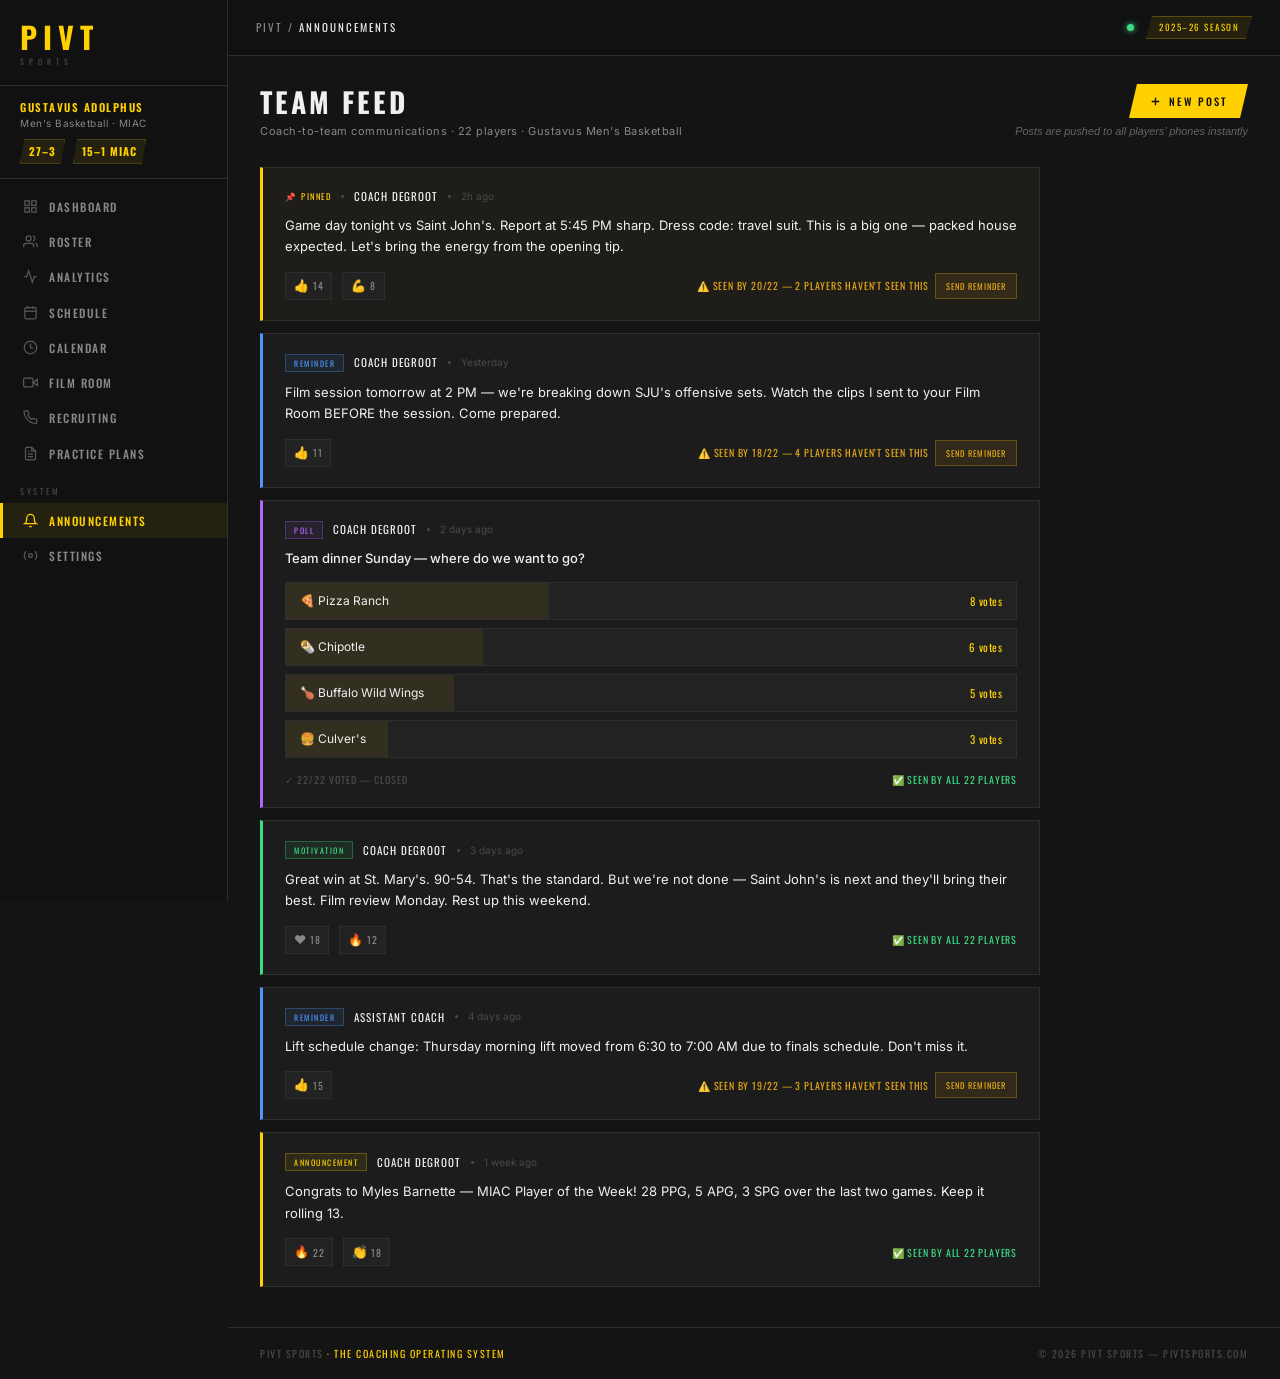
==== commit ff454324: "UX improvements: quick actions, clickable players, workflow hints, mobile touch targets" ====
--- a/announcements.html
+++ b/announcements.html
@@ -334,10 +334,13 @@
           <div class="page-title">Team Feed</div>
           <div class="page-subtitle">Coach-to-team communications · 22 players · Gustavus Men's Basketball</div>
         </div>
-        <button class="btn btn-gold" id="compose-toggle">
-          <svg width="13" height="13" viewBox="0 0 24 24" fill="none" stroke="currentColor" stroke-width="2.5"><line x1="12" y1="5" x2="12" y2="19"/><line x1="5" y1="12" x2="19" y2="12"/></svg>
-          New Post
-        </button>
+        <div style="text-align:right;">
+          <button class="btn btn-gold" id="compose-toggle">
+            <svg width="13" height="13" viewBox="0 0 24 24" fill="none" stroke="currentColor" stroke-width="2.5"><line x1="12" y1="5" x2="12" y2="19"/><line x1="5" y1="12" x2="19" y2="12"/></svg>
+            New Post
+          </button>
+          <div class="helper-text" style="color:#666;">Posts are pushed to all players’ phones instantly</div>
+        </div>
       </div>
     </div>
 
@@ -383,11 +386,9 @@
             <div class="reaction-btn">👍 <span class="reaction-count">14</span></div>
             <div class="reaction-btn">💪 <span class="reaction-count">8</span></div>
           </div>
-          <div class="seen-tag">
-            <div class="seen-fill">
-              <div class="seen-bar-inner" style="width:91%;"></div>
-            </div>
-            Seen by 20/22
+          <div class="seen-badge seen-badge-partial">
+            ⚠️ Seen by 20/22 &mdash; 2 players haven’t seen this
+            <button class="btn-reminder">Send Reminder</button>
           </div>
         </div>
       </div>
@@ -407,11 +408,9 @@
           <div class="post-reactions">
             <div class="reaction-btn">👍 <span class="reaction-count">11</span></div>
           </div>
-          <div class="seen-tag">
-            <div class="seen-fill">
-              <div class="seen-bar-inner" style="width:82%;"></div>
-            </div>
-            Seen by 18/22
+          <div class="seen-badge seen-badge-partial">
+            ⚠️ Seen by 18/22 &mdash; 4 players haven’t seen this
+            <button class="btn-reminder">Send Reminder</button>
           </div>
         </div>
       </div>
@@ -449,11 +448,8 @@
         </div>
         <div class="post-footer">
           <div class="poll-voted">✓ 22/22 Voted — Closed</div>
-          <div class="seen-tag">
-            <div class="seen-fill">
-              <div class="seen-bar-inner" style="width:100%;"></div>
-            </div>
-            Seen by 22/22
+          <div class="seen-badge seen-badge-all">
+            ✅ Seen by all 22 players
           </div>
         </div>
       </div>
@@ -474,11 +470,8 @@
             <div class="reaction-btn">❤️ <span class="reaction-count">18</span></div>
             <div class="reaction-btn">🔥 <span class="reaction-count">12</span></div>
           </div>
-          <div class="seen-tag">
-            <div class="seen-fill">
-              <div class="seen-bar-inner" style="width:100%;"></div>
-            </div>
-            Seen by 22/22
+          <div class="seen-badge seen-badge-all">
+            ✅ Seen by all 22 players
           </div>
         </div>
       </div>
@@ -498,11 +491,9 @@
           <div class="post-reactions">
             <div class="reaction-btn">👍 <span class="reaction-count">15</span></div>
           </div>
-          <div class="seen-tag">
-            <div class="seen-fill">
-              <div class="seen-bar-inner" style="width:86%;"></div>
-            </div>
-            Seen by 19/22
+          <div class="seen-badge seen-badge-partial">
+            ⚠️ Seen by 19/22 &mdash; 3 players haven’t seen this
+            <button class="btn-reminder">Send Reminder</button>
           </div>
         </div>
       </div>
@@ -523,11 +514,8 @@
             <div class="reaction-btn">🔥 <span class="reaction-count">22</span></div>
             <div class="reaction-btn">👏 <span class="reaction-count">18</span></div>
           </div>
-          <div class="seen-tag">
-            <div class="seen-fill">
-              <div class="seen-bar-inner" style="width:100%;"></div>
-            </div>
-            Seen by 22/22
+          <div class="seen-badge seen-badge-all">
+            ✅ Seen by all 22 players
           </div>
         </div>
       </div>
--- a/styles.css
+++ b/styles.css
@@ -494,6 +494,217 @@
 
 .btn-sm { padding: 6px 14px; font-size: 9.5px; }
 
+/* ─── Quick Actions (Dashboard) ─────────────────────────────── */
+.quick-actions-bar {
+  background: var(--surface);
+  border: 1px solid var(--border);
+  padding: 20px 24px;
+  margin-bottom: 24px;
+}
+.quick-actions-label {
+  font-family: 'Oswald', sans-serif;
+  font-size: 9px;
+  letter-spacing: 2.5px;
+  text-transform: uppercase;
+  color: var(--text-dim);
+  margin-bottom: 14px;
+  display: flex;
+  align-items: center;
+  gap: 8px;
+}
+.quick-actions-label::before {
+  content: '';
+  width: 3px;
+  height: 12px;
+  background: var(--gold);
+  display: block;
+}
+.quick-actions-grid {
+  display: flex;
+  gap: 12px;
+  flex-wrap: wrap;
+}
+.quick-action-btn {
+  display: inline-flex;
+  align-items: center;
+  gap: 10px;
+  font-family: 'Oswald', sans-serif;
+  font-size: 11px;
+  letter-spacing: 1.5px;
+  text-transform: uppercase;
+  font-weight: 600;
+  padding: 14px 22px;
+  min-height: 52px;
+  background: var(--gold-dim);
+  border: 2px solid var(--gold-border);
+  color: var(--gold);
+  cursor: pointer;
+  transition: all 0.15s;
+  text-decoration: none;
+}
+.quick-action-btn:hover {
+  background: rgba(255,209,0,0.14);
+  border-color: var(--gold);
+  color: var(--gold);
+  transform: translateY(-2px);
+  box-shadow: 0 4px 14px rgba(255,209,0,0.15);
+}
+.quick-action-icon {
+  font-size: 18px;
+  line-height: 1;
+}
+
+/* ─── Helper Text ────────────────────────────────────────────── */
+.helper-text {
+  color: #666;
+  font-size: 0.78rem;
+  font-style: italic;
+  margin-top: 0.35rem;
+}
+
+/* ─── Film Workflow Steps ────────────────────────────────────── */
+.film-workflow {
+  display: grid;
+  grid-template-columns: repeat(3, 1fr);
+  gap: 0;
+  margin: 1.5rem 0 2rem;
+  border: 1px solid var(--border);
+  overflow: hidden;
+}
+.film-step {
+  background: var(--surface);
+  padding: 20px 22px;
+  position: relative;
+  border-right: 1px solid var(--border);
+}
+.film-step:last-child { border-right: none; }
+.film-step-num {
+  font-family: 'Oswald', sans-serif;
+  font-size: 9px;
+  letter-spacing: 2px;
+  text-transform: uppercase;
+  color: var(--text-dim);
+  margin-bottom: 8px;
+}
+.film-step-icon {
+  font-size: 28px;
+  margin-bottom: 8px;
+  line-height: 1;
+}
+.film-step-title {
+  font-family: 'Oswald', sans-serif;
+  font-size: 14px;
+  font-weight: 700;
+  letter-spacing: 2px;
+  text-transform: uppercase;
+  color: var(--gold);
+  margin-bottom: 6px;
+}
+.film-step-desc {
+  font-size: 11.5px;
+  color: var(--text-muted);
+  line-height: 1.55;
+}
+.film-workflow-label {
+  font-family: 'Oswald', sans-serif;
+  font-size: 10px;
+  letter-spacing: 2px;
+  text-transform: uppercase;
+  color: var(--text-dim);
+  margin-bottom: 10px;
+  display: flex;
+  align-items: center;
+  gap: 8px;
+}
+.film-workflow-label::before {
+  content: '';
+  width: 3px; height: 12px;
+  background: var(--gold);
+  display: block;
+}
+
+/* ─── Drill Card Draggable ───────────────────────────────────── */
+.drill-grip {
+  color: var(--text-dim);
+  font-size: 14px;
+  line-height: 1;
+  letter-spacing: 2px;
+  cursor: grab;
+  user-select: none;
+  margin-bottom: 6px;
+  display: block;
+}
+.drill-grip:active { cursor: grabbing; }
+
+/* ─── Seen-By Badges (Announcements) ────────────────────────── */
+.seen-badge {
+  font-family: 'Oswald', sans-serif;
+  font-size: 10px;
+  letter-spacing: 0.8px;
+  text-transform: uppercase;
+  display: flex;
+  align-items: center;
+  gap: 6px;
+  flex-wrap: wrap;
+}
+.seen-badge-all {
+  color: var(--success);
+}
+.seen-badge-partial {
+  color: #e6a817;
+}
+.btn-reminder {
+  font-family: 'Oswald', sans-serif;
+  font-size: 8.5px;
+  letter-spacing: 1px;
+  text-transform: uppercase;
+  padding: 3px 10px;
+  background: rgba(230,168,23,0.1);
+  border: 1px solid rgba(230,168,23,0.3);
+  color: #e6a817;
+  cursor: pointer;
+  transition: all 0.12s;
+  min-height: 26px;
+}
+.btn-reminder:hover { background: rgba(230,168,23,0.18); }
+
+/* ─── Calendar Add Hint ──────────────────────────────────────── */
+.cal-add-hint {
+  background: var(--gold-dim);
+  border: 1px solid var(--gold-border);
+  padding: 10px 18px;
+  margin-bottom: 1.5rem;
+  display: flex;
+  align-items: center;
+  gap: 10px;
+  font-size: 12px;
+  color: var(--text-muted);
+}
+.cal-add-hint-icon { font-size: 16px; flex-shrink: 0; }
+.cal-day:hover .cal-day-plus {
+  opacity: 1;
+}
+.cal-day-plus {
+  opacity: 0;
+  position: absolute;
+  bottom: 4px;
+  right: 6px;
+  font-size: 16px;
+  color: var(--gold);
+  line-height: 1;
+  transition: opacity 0.15s;
+  pointer-events: none;
+}
+
+/* ─── Recruiting Stage Desc ──────────────────────────────────── */
+.stage-desc {
+  font-size: 10px;
+  color: var(--text-dim);
+  font-style: italic;
+  margin-top: 4px;
+  line-height: 1.4;
+}
+
 /* ─── Badges ─────────────────────────────────────────────────── */
 .badge {
   display: inline-block;
@@ -621,7 +832,7 @@
   background: var(--gold);
 }
 
-.performer-card:hover { border-color: var(--border2); }
+.performer-card:hover { border-color: var(--gold); cursor: pointer; transform: translateY(-2px); box-shadow: 0 4px 16px rgba(255,209,0,0.10); }
 
 .performer-num {
   font-family: 'Oswald', sans-serif;
@@ -768,8 +979,10 @@
 }
 
 .player-card:hover {
-  border-color: var(--gold-border);
+  border-color: var(--gold);
   background: #1f1f1f;
+  transform: translateY(-3px);
+  box-shadow: 0 6px 20px rgba(255,209,0,0.12);
 }
 
 .player-card-corner {
@@ -1160,7 +1373,7 @@
 
   .hamburger { display: block; }
 
-  .main { margin-left: 0; }
+  .main { margin-left: 0; width: 100%; }
 
   .content { padding: 20px 16px; }
   .topbar  { padding: 0 16px; }
@@ -1170,6 +1383,21 @@
   .pipeline { grid-template-columns: repeat(2, 1fr); }
   .form-grid-2 { grid-template-columns: 1fr; }
   .page-header-row { flex-direction: column; align-items: flex-start; }
+
+  /* Touch-friendly tap targets */
+  .btn, .btn-gold, .btn-ghost, .quick-action-btn,
+  .nav-item, .filter-btn, .tab, .post-type-btn,
+  .reaction-btn, .attach-btn {
+    min-height: 44px;
+  }
+  .btn-sm { min-height: 36px; }
+
+  .quick-actions-grid { flex-direction: column; }
+  .quick-action-btn { width: 100%; justify-content: center; }
+
+  .film-workflow { grid-template-columns: 1fr; }
+  .film-step { border-right: none; border-bottom: 1px solid var(--border); }
+  .film-step:last-child { border-bottom: none; }
 }
 
 @media (max-width: 500px) {
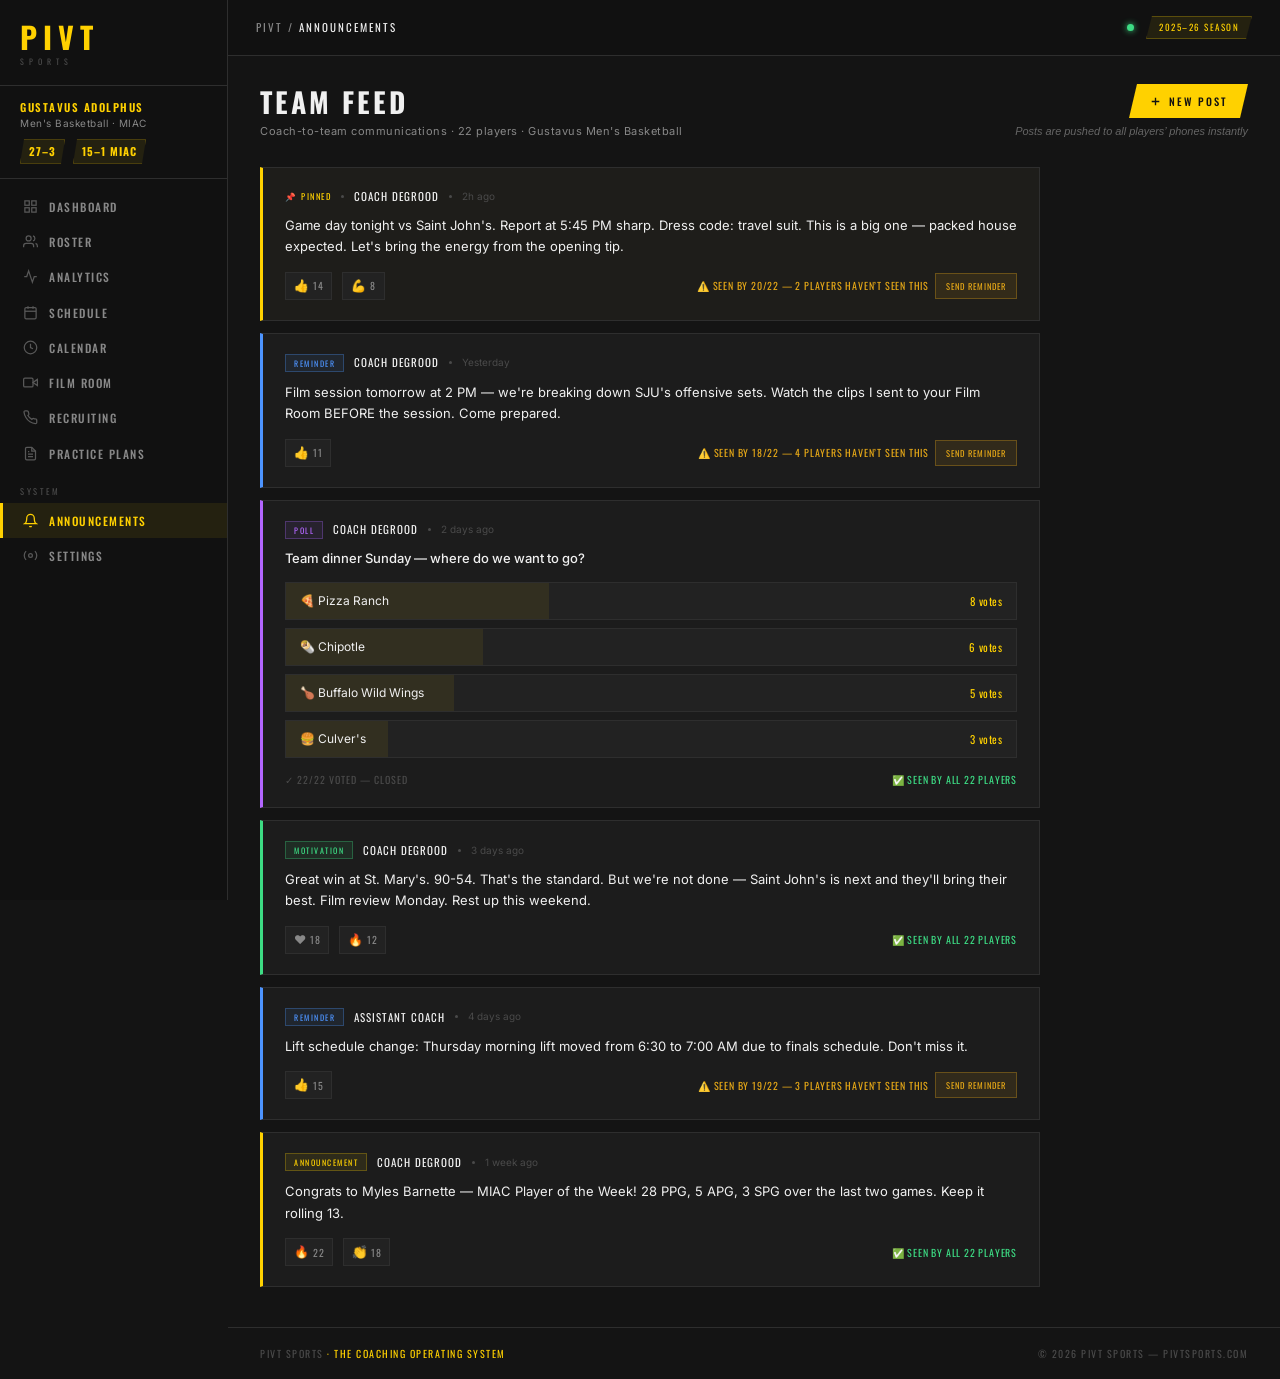
==== commit e4e3278b: "Fix spelling: DeGrood not DeGroot" ====
--- a/announcements.html
+++ b/announcements.html
@@ -374,7 +374,7 @@
         <div class="post-meta-row">
           <span class="post-pin-tag">📌 PINNED</span>
           <span class="post-dot"></span>
-          <span class="post-author">Coach DeGroot</span>
+          <span class="post-author">Coach DeGrood</span>
           <span class="post-dot"></span>
           <span class="post-time">2h ago</span>
         </div>
@@ -397,7 +397,7 @@
       <div class="post-card type-reminder">
         <div class="post-meta-row">
           <span class="post-type-tag ptt-reminder">Reminder</span>
-          <span class="post-author">Coach DeGroot</span>
+          <span class="post-author">Coach DeGrood</span>
           <span class="post-dot"></span>
           <span class="post-time">Yesterday</span>
         </div>
@@ -419,7 +419,7 @@
       <div class="post-card type-poll">
         <div class="post-meta-row">
           <span class="post-type-tag ptt-poll">Poll</span>
-          <span class="post-author">Coach DeGroot</span>
+          <span class="post-author">Coach DeGrood</span>
           <span class="post-dot"></span>
           <span class="post-time">2 days ago</span>
         </div>
@@ -458,7 +458,7 @@
       <div class="post-card type-motivation">
         <div class="post-meta-row">
           <span class="post-type-tag ptt-motivation">Motivation</span>
-          <span class="post-author">Coach DeGroot</span>
+          <span class="post-author">Coach DeGrood</span>
           <span class="post-dot"></span>
           <span class="post-time">3 days ago</span>
         </div>
@@ -502,7 +502,7 @@
       <div class="post-card type-announcement">
         <div class="post-meta-row">
           <span class="post-type-tag ptt-announcement">Announcement</span>
-          <span class="post-author">Coach DeGroot</span>
+          <span class="post-author">Coach DeGrood</span>
           <span class="post-dot"></span>
           <span class="post-time">1 week ago</span>
         </div>
